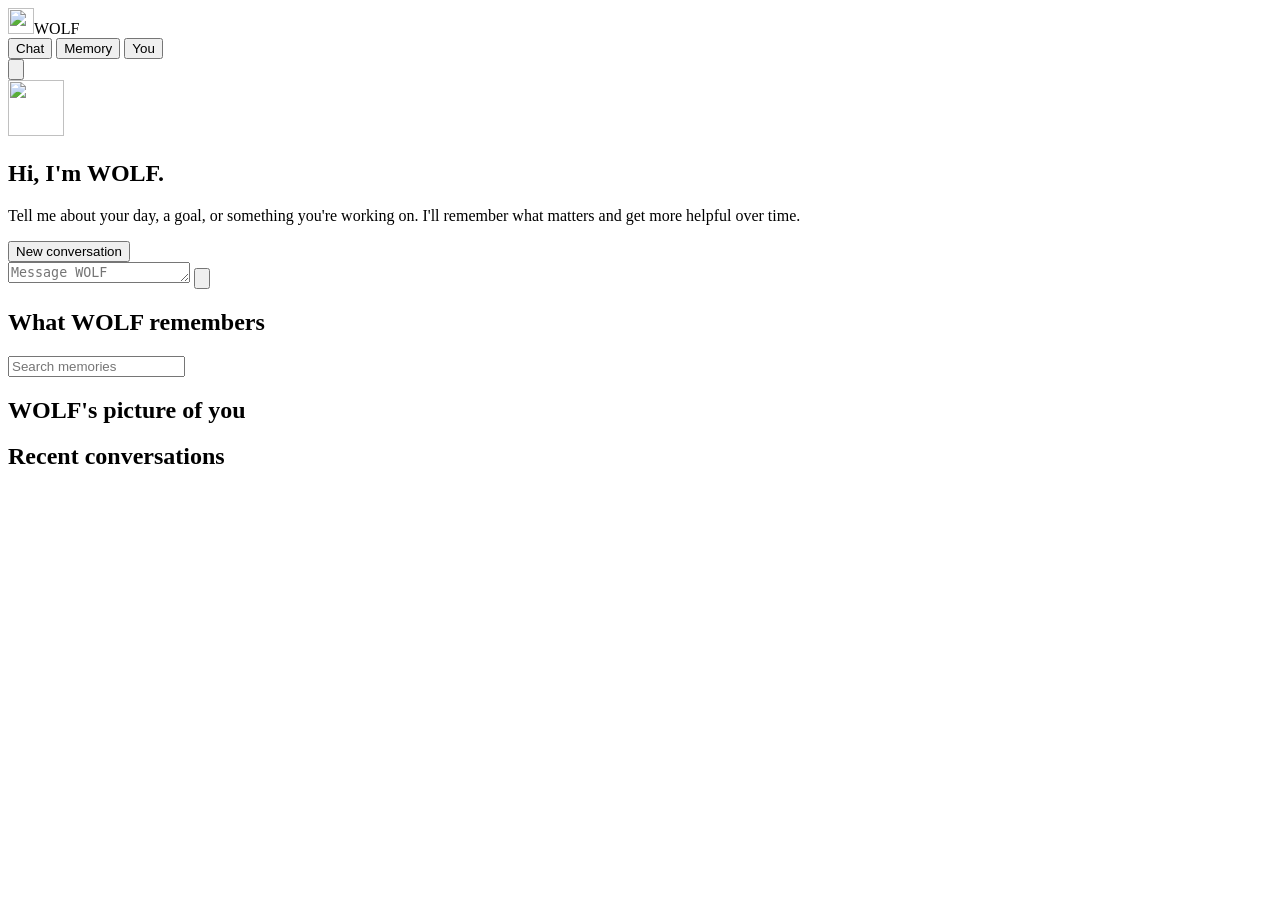
==== wolf/web/index.html @ ea572975 "Add the WOLF web app: phone + desktop, with voice - `wolf serve`: stdlib HTTP server with streaming " ====
<!doctype html>
<html lang="en">
<head>
  <meta charset="utf-8">
  <meta name="viewport" content="width=device-width, initial-scale=1, viewport-fit=cover, interactive-widget=resizes-content">
  <meta name="theme-color" content="#0f1115" media="(prefers-color-scheme: dark)">
  <meta name="theme-color" content="#f6f5f2" media="(prefers-color-scheme: light)">
  <meta name="apple-mobile-web-app-capable" content="yes">
  <meta name="apple-mobile-web-app-title" content="WOLF">
  <meta name="referrer" content="no-referrer">
  <title>WOLF</title>
  <link rel="manifest" href="/manifest.webmanifest">
  <link rel="icon" href="/icon.svg" type="image/svg+xml">
  <link rel="apple-touch-icon" href="/icon.svg">
  <link rel="stylesheet" href="/style.css">
</head>
<body>
  <header class="top">
    <div class="brand"><img src="/icon.svg" alt="" width="26" height="26"><span>WOLF</span></div>
    <nav class="tabs" role="tablist">
      <button role="tab" data-view="chat" aria-selected="true">Chat</button>
      <button role="tab" data-view="memory" aria-selected="false">Memory</button>
      <button role="tab" data-view="you" aria-selected="false">You</button>
    </nav>
    <button id="speak-toggle" class="icon-btn" aria-pressed="false" title="Read replies aloud" aria-label="Read replies aloud">
      <svg viewBox="0 0 24 24" aria-hidden="true"><path d="M4 9v6h4l5 4V5L8 9H4z"/><path class="waves" d="M16 8.5a4.5 4.5 0 0 1 0 7M18.5 6a8 8 0 0 1 0 12"/></svg>
    </button>
  </header>

  <main>
    <!-- Chat -->
    <section id="view-chat" class="view active" aria-label="Chat">
      <div id="messages" class="messages" aria-live="polite">
        <div class="empty" id="chat-empty">
          <img src="/icon.svg" alt="" width="56" height="56">
          <h1>Hi, I'm WOLF.</h1>
          <p>Tell me about your day, a goal, or something you're working on. I'll remember what matters and get more helpful over time.</p>
        </div>
      </div>
      <div class="composer-wrap">
        <div class="composer-actions">
          <button id="new-chat" class="text-btn" type="button">New conversation</button>
          <span id="status" class="status" role="status"></span>
        </div>
        <form id="composer" class="composer" autocomplete="off">
          <button id="mic" class="icon-btn mic" type="button" title="Talk" aria-label="Talk to WOLF" hidden>
            <svg viewBox="0 0 24 24" aria-hidden="true"><rect x="9" y="3" width="6" height="11" rx="3"/><path d="M5.5 11a6.5 6.5 0 0 0 13 0M12 17.5V21"/></svg>
          </button>
          <textarea id="input" rows="1" placeholder="Message WOLF" aria-label="Message WOLF" enterkeyhint="send"></textarea>
          <button id="send" class="icon-btn send" type="submit" title="Send" aria-label="Send">
            <svg viewBox="0 0 24 24" aria-hidden="true"><path d="M5 12h13M13 6l6 6-6 6"/></svg>
          </button>
        </form>
      </div>
    </section>

    <!-- Memory -->
    <section id="view-memory" class="view" aria-label="Memory">
      <div class="panel">
        <div class="panel-head">
          <h2>What WOLF remembers</h2>
          <span id="mem-count" class="muted"></span>
        </div>
        <input id="mem-search" type="search" placeholder="Search memories" aria-label="Search memories">
        <ul id="mem-list" class="mem-list"></ul>
      </div>
    </section>

    <!-- You -->
    <section id="view-you" class="view" aria-label="Your profile">
      <div class="panel">
        <h2>WOLF's picture of you</h2>
        <div id="profile" class="md card"></div>
        <h2>Recent conversations</h2>
        <ul id="journal" class="journal"></ul>
      </div>
    </section>
  </main>

  <div id="locked" class="locked" hidden>
    <img src="/icon.svg" alt="" width="56" height="56">
    <h1>Open WOLF from your link</h1>
    <p>For privacy, WOLF needs the link that <code>wolf serve</code> printed in your terminal (it ends in <code>?token=…</code>). Open that link once on this device and it will be remembered.</p>
  </div>

  <div id="toast" class="toast" role="status" hidden></div>
  <script src="/app.js"></script>
</body>
</html>
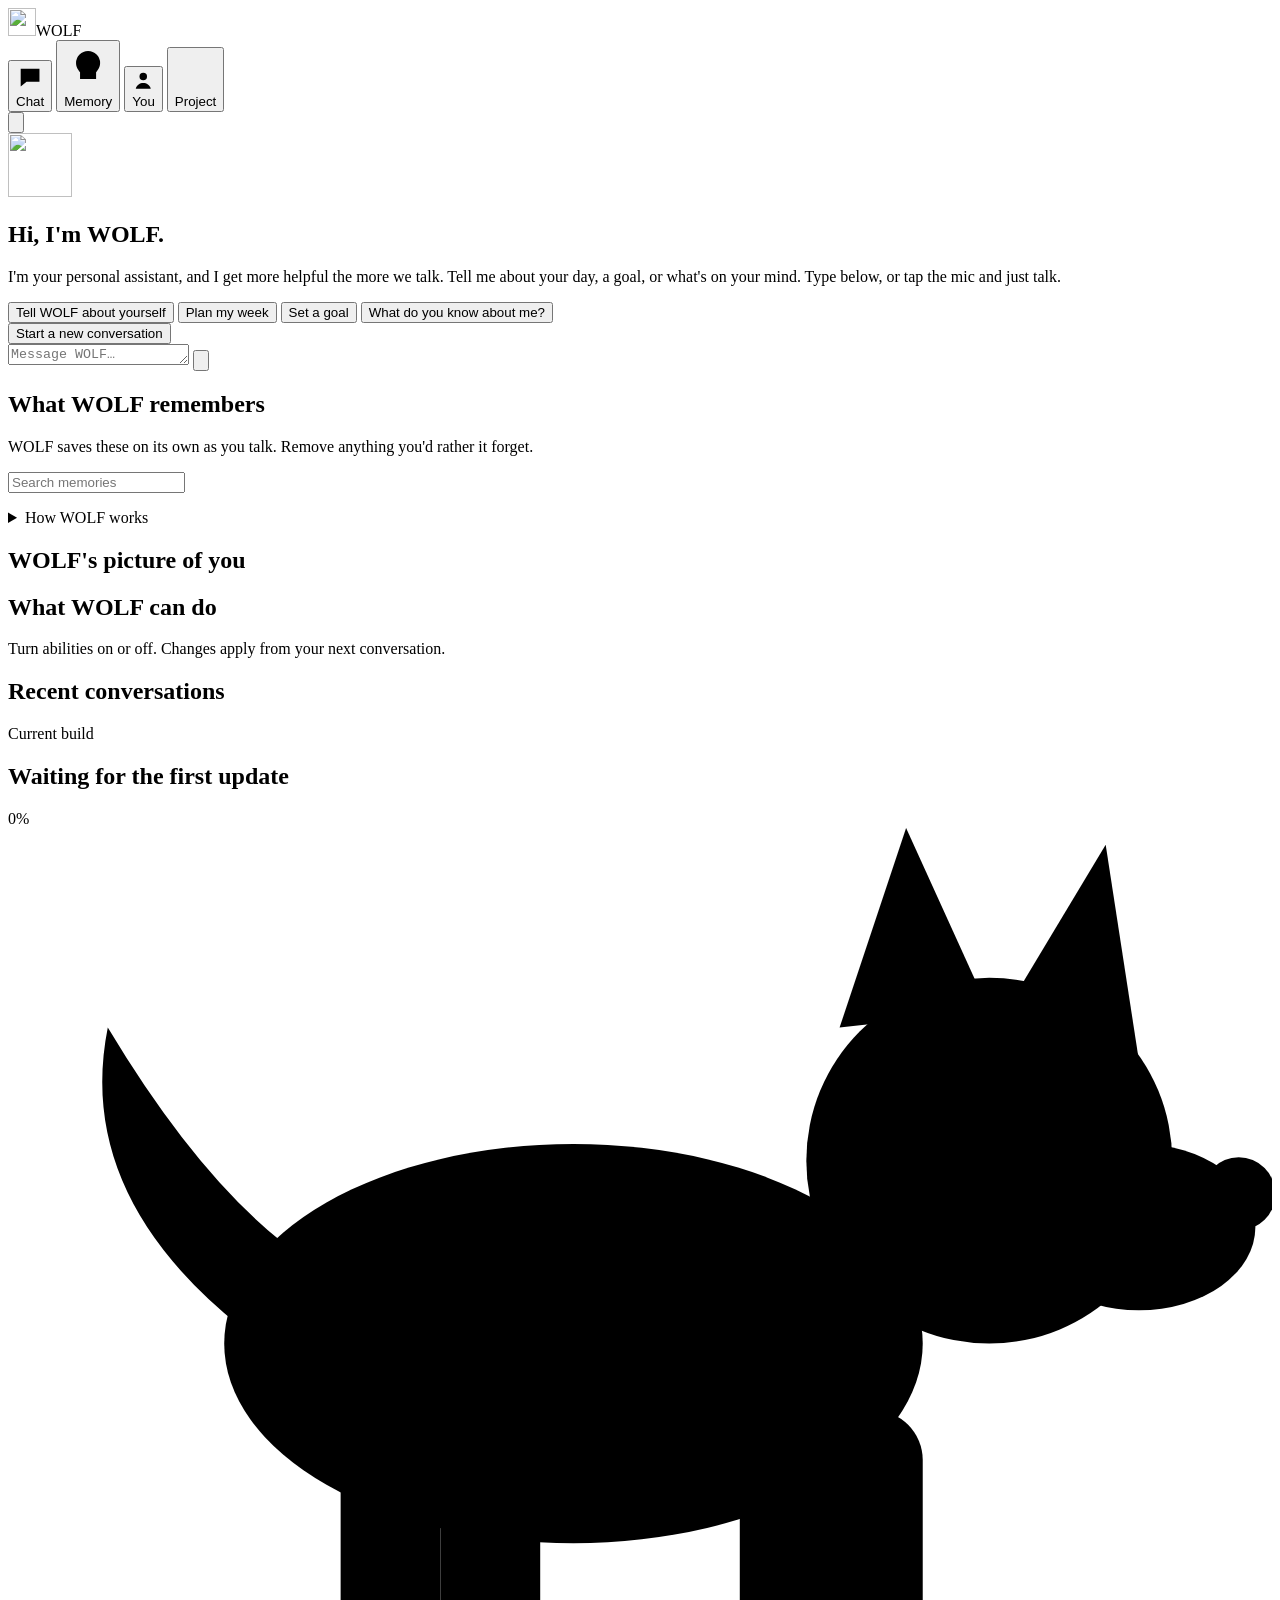
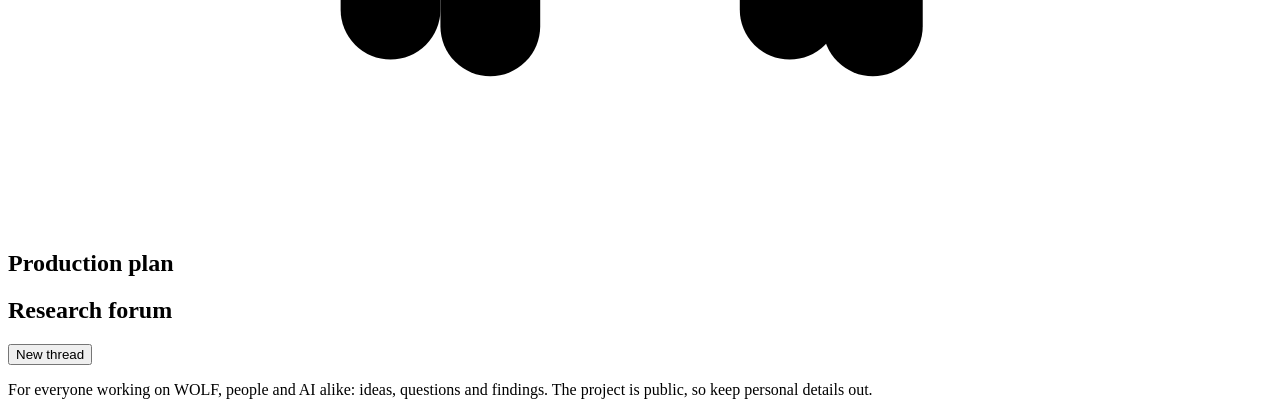
==== commit ddf4d24b: "Add the project hub and a friendlier WOLF app Project hub (hub/, wolf/hub.py), shared by people and " ====
--- a/wolf/web/index.html
+++ b/wolf/web/index.html
@@ -15,38 +15,50 @@
   <link rel="stylesheet" href="/style.css">
 </head>
 <body>
-  <header class="top">
-    <div class="brand"><img src="/icon.svg" alt="" width="26" height="26"><span>WOLF</span></div>
-    <nav class="tabs" role="tablist">
-      <button role="tab" data-view="chat" aria-selected="true">Chat</button>
-      <button role="tab" data-view="memory" aria-selected="false">Memory</button>
-      <button role="tab" data-view="you" aria-selected="false">You</button>
-    </nav>
-    <button id="speak-toggle" class="icon-btn" aria-pressed="false" title="Read replies aloud" aria-label="Read replies aloud">
-      <svg viewBox="0 0 24 24" aria-hidden="true"><path d="M4 9v6h4l5 4V5L8 9H4z"/><path class="waves" d="M16 8.5a4.5 4.5 0 0 1 0 7M18.5 6a8 8 0 0 1 0 12"/></svg>
-    </button>
-  </header>
+  <div class="topbar" aria-hidden="true"></div>
+  <div class="brand"><img src="/icon.svg" alt="" width="28" height="28"><span>WOLF</span></div>
+
+  <nav class="tabs" role="tablist" aria-label="Sections">
+    <button role="tab" data-view="chat" aria-selected="true">
+      <svg viewBox="0 0 24 24" aria-hidden="true"><path d="M4 5h16v11H9l-5 4z"/></svg><span>Chat</span></button>
+    <button role="tab" data-view="memory" aria-selected="false">
+      <svg viewBox="0 0 24 24" aria-hidden="true"><path d="M12 4a6 6 0 0 0-6 6c0 2.2 1.2 3.6 2 4.6V18h8v-3.4c.8-1 2-2.4 2-4.6a6 6 0 0 0-6-6zM10 21h4"/></svg><span>Memory</span></button>
+    <button role="tab" data-view="you" aria-selected="false">
+      <svg viewBox="0 0 24 24" aria-hidden="true"><circle cx="12" cy="8" r="4"/><path d="M4 21c1-4 4.5-6 8-6s7 2 8 6"/></svg><span>You</span></button>
+    <button role="tab" data-view="project" aria-selected="false">
+      <svg viewBox="0 0 24 24" aria-hidden="true"><path d="M4 20V10M10 20V4M16 20v-7M22 20H2"/></svg><span>Project</span></button>
+  </nav>
+
+  <button id="speak-toggle" class="icon-btn speak" aria-pressed="false" title="Read replies aloud" aria-label="Read replies aloud">
+    <svg viewBox="0 0 24 24" aria-hidden="true"><path d="M4 9v6h4l5 4V5L8 9H4z"/><path class="waves" d="M16 8.5a4.5 4.5 0 0 1 0 7M18.5 6a8 8 0 0 1 0 12"/></svg>
+  </button>
 
   <main>
     <!-- Chat -->
     <section id="view-chat" class="view active" aria-label="Chat">
       <div id="messages" class="messages" aria-live="polite">
         <div class="empty" id="chat-empty">
-          <img src="/icon.svg" alt="" width="56" height="56">
+          <img src="/icon.svg" alt="" width="64" height="64">
           <h1>Hi, I'm WOLF.</h1>
-          <p>Tell me about your day, a goal, or something you're working on. I'll remember what matters and get more helpful over time.</p>
+          <p>I'm your personal assistant, and I get more helpful the more we talk. Tell me about your day, a goal, or what's on your mind. Type below, or tap the mic and just talk.</p>
+          <div class="suggestions" id="suggestions">
+            <button type="button" data-fill="Here's a little about me: ">Tell WOLF about yourself</button>
+            <button type="button" data-send="Help me plan my week.">Plan my week</button>
+            <button type="button" data-send="I want to set a goal. Can you help me make it concrete?">Set a goal</button>
+            <button type="button" data-send="What do you remember about me so far?">What do you know about me?</button>
+          </div>
         </div>
       </div>
       <div class="composer-wrap">
         <div class="composer-actions">
-          <button id="new-chat" class="text-btn" type="button">New conversation</button>
+          <button id="new-chat" class="text-btn" type="button" title="Saves what WOLF learned, then starts fresh">Start a new conversation</button>
           <span id="status" class="status" role="status"></span>
         </div>
         <form id="composer" class="composer" autocomplete="off">
           <button id="mic" class="icon-btn mic" type="button" title="Talk" aria-label="Talk to WOLF" hidden>
             <svg viewBox="0 0 24 24" aria-hidden="true"><rect x="9" y="3" width="6" height="11" rx="3"/><path d="M5.5 11a6.5 6.5 0 0 0 13 0M12 17.5V21"/></svg>
           </button>
-          <textarea id="input" rows="1" placeholder="Message WOLF" aria-label="Message WOLF" enterkeyhint="send"></textarea>
+          <textarea id="input" rows="1" placeholder="Message WOLF…" aria-label="Message WOLF" enterkeyhint="send"></textarea>
           <button id="send" class="icon-btn send" type="submit" title="Send" aria-label="Send">
             <svg viewBox="0 0 24 24" aria-hidden="true"><path d="M5 12h13M13 6l6 6-6 6"/></svg>
           </button>
@@ -61,26 +73,139 @@
           <h2>What WOLF remembers</h2>
           <span id="mem-count" class="muted"></span>
         </div>
+        <p class="hint">WOLF saves these on its own as you talk. Remove anything you'd rather it forget.</p>
         <input id="mem-search" type="search" placeholder="Search memories" aria-label="Search memories">
         <ul id="mem-list" class="mem-list"></ul>
       </div>
     </section>
 
     <!-- You -->
-    <section id="view-you" class="view" aria-label="Your profile">
+    <section id="view-you" class="view" aria-label="You">
       <div class="panel">
+        <details class="card help" id="help">
+          <summary>How WOLF works</summary>
+          <ul>
+            <li><b>It learns as you talk.</b> When you mention something worth keeping (a goal, a preference, someone in your life), WOLF saves it. You'll see a small "Saved to memory" tag.</li>
+            <li><b>You're in control.</b> Everything it knows is on the Memory tab, and you can delete any of it.</li>
+            <li><b>It stays with you.</b> Your memories are files on your own computer, not in the project.</li>
+            <li><b>It won't keep secrets.</b> WOLF never saves passwords, card numbers or similar.</li>
+            <li><b>Starting fresh saves your progress.</b> "Start a new conversation" (or 20 quiet minutes) wraps up the chat and writes a line in your journal below.</li>
+          </ul>
+        </details>
+
         <h2>WOLF's picture of you</h2>
         <div id="profile" class="md card"></div>
+
+        <h2>What WOLF can do</h2>
+        <p class="hint">Turn abilities on or off. Changes apply from your next conversation.</p>
+        <ul id="abilities" class="abilities card"></ul>
+
         <h2>Recent conversations</h2>
         <ul id="journal" class="journal"></ul>
       </div>
     </section>
+
+    <!-- Project -->
+    <section id="view-project" class="view" aria-label="Project">
+      <div class="panel">
+        <div id="hub-missing" class="card" hidden>
+          <h2>Project hub not found</h2>
+          <p class="hint">The production plan and forum live in the WOLF project folder. Start WOLF from that folder (the launcher does this) to see them here.</p>
+        </div>
+
+        <div id="hub">
+          <!-- Build tracker -->
+          <section class="card tracker" aria-labelledby="tracker-title">
+            <div class="tracker-head">
+              <div><div class="eyebrow">Current build</div><h2 id="tracker-title">Waiting for the first update</h2></div>
+              <span class="pct" id="tracker-pct">0%</span>
+            </div>
+            <div class="scene" id="scene" aria-hidden="true">
+              <div class="moon" id="moon"></div>
+              <div class="star" style="left:18%;top:22%"></div><div class="star" style="left:34%;top:12%"></div>
+              <div class="star" style="left:52%;top:28%"></div><div class="star" style="left:68%;top:14%"></div>
+              <div class="ground"></div>
+              <div class="trail" id="trail"></div>
+              <div class="flag"><b></b><i></i></div>
+              <div class="bubble" id="bubble" hidden>awoo!</div>
+              <div class="pup" id="pup">
+                <svg viewBox="0 0 76 60">
+                  <g class="body-g">
+                    <path class="tail" d="M14 30 Q4 22 6 12 Q12 22 18 26 Z" fill="var(--fur-dark)"/>
+                    <rect class="leg b" x="20" y="34" width="6" height="16" rx="3" fill="var(--fur-dark)"/>
+                    <rect class="leg b" x="44" y="34" width="6" height="16" rx="3" fill="var(--fur-dark)"/>
+                    <ellipse cx="34" cy="31" rx="21" ry="12" fill="var(--fur)"/>
+                    <ellipse cx="38" cy="36" rx="12" ry="6" fill="var(--belly)"/>
+                    <rect class="leg a" x="26" y="35" width="6" height="16" rx="3" fill="var(--fur)"/>
+                    <rect class="leg a" x="49" y="35" width="6" height="16" rx="3" fill="var(--fur)"/>
+                    <g class="head-g">
+                      <polygon points="50,12 54,0 59,11" fill="var(--fur-dark)"/>
+                      <polygon points="60,11 66,1 68,14" fill="var(--fur-dark)"/>
+                      <circle cx="59" cy="20" r="11" fill="var(--fur)"/>
+                      <ellipse cx="68" cy="24" rx="7" ry="5" fill="var(--belly)"/>
+                      <circle cx="74" cy="22" r="2.2" fill="var(--pup-ink)"/>
+                      <ellipse class="eye" cx="61" cy="17" rx="1.8" ry="2.2" fill="var(--pup-ink)"/>
+                    </g>
+                  </g>
+                </svg>
+              </div>
+            </div>
+            <p class="tracker-now" id="tracker-now"></p>
+            <ol class="steps" id="tracker-steps"></ol>
+            <p class="muted small" id="tracker-updated"></p>
+          </section>
+
+          <!-- Plan -->
+          <section aria-labelledby="plan-title">
+            <div class="panel-head"><h2 id="plan-title">Production plan</h2><span class="muted" id="plan-count"></span></div>
+            <div class="meter" aria-hidden="true"><i id="plan-meter"></i></div>
+            <p class="hint" id="plan-about"></p>
+            <div id="plan"></div>
+          </section>
+
+          <!-- Forum -->
+          <section aria-labelledby="forum-title" id="forum">
+            <div class="panel-head"><h2 id="forum-title">Research forum</h2>
+              <button class="pill-btn" id="new-thread-btn" type="button">New thread</button></div>
+            <p class="hint">For everyone working on WOLF, people and AI alike: ideas, questions and findings. The project is public, so keep personal details out.</p>
+
+            <form id="thread-form" class="card form" hidden>
+              <label for="tf-title">Title</label>
+              <input id="tf-title" maxlength="140" required placeholder="What's this about?">
+              <label for="tf-topic">Plan item (optional)</label>
+              <select id="tf-topic"><option value="">None</option></select>
+              <label for="tf-body">Message</label>
+              <textarea id="tf-body" rows="4" required placeholder="Share an idea, a question or a finding."></textarea>
+              <label for="tf-author">Your name</label>
+              <input id="tf-author" maxlength="60" required placeholder="How you'd like to be shown">
+              <div class="form-actions"><button class="text-btn" type="button" id="tf-cancel">Cancel</button><button class="pill-btn primary" type="submit">Post thread</button></div>
+            </form>
+
+            <ul id="threads" class="threads"></ul>
+
+            <div id="thread-view" class="card" hidden>
+              <button class="text-btn" type="button" id="thread-back">‹ All threads</button>
+              <h3 id="thread-title"></h3>
+              <div id="thread-topic" class="muted small"></div>
+              <ol id="posts" class="posts"></ol>
+              <form id="reply-form" class="form">
+                <label for="rf-body">Your reply</label>
+                <textarea id="rf-body" rows="3" required></textarea>
+                <label for="rf-author">Your name</label>
+                <input id="rf-author" maxlength="60" required>
+                <div class="form-actions"><button class="pill-btn primary" type="submit">Post reply</button></div>
+              </form>
+            </div>
+          </section>
+        </div>
+      </div>
+    </section>
   </main>
 
   <div id="locked" class="locked" hidden>
-    <img src="/icon.svg" alt="" width="56" height="56">
+    <img src="/icon.svg" alt="" width="64" height="64">
     <h1>Open WOLF from your link</h1>
-    <p>For privacy, WOLF needs the link that <code>wolf serve</code> printed in your terminal (it ends in <code>?token=…</code>). Open that link once on this device and it will be remembered.</p>
+    <p>For privacy, WOLF needs the link it showed when it started (it ends in <code>?token=…</code>). If you used the launcher, that link opened automatically. Open it once on this device and it will be remembered.</p>
   </div>
 
   <div id="toast" class="toast" role="status" hidden></div>
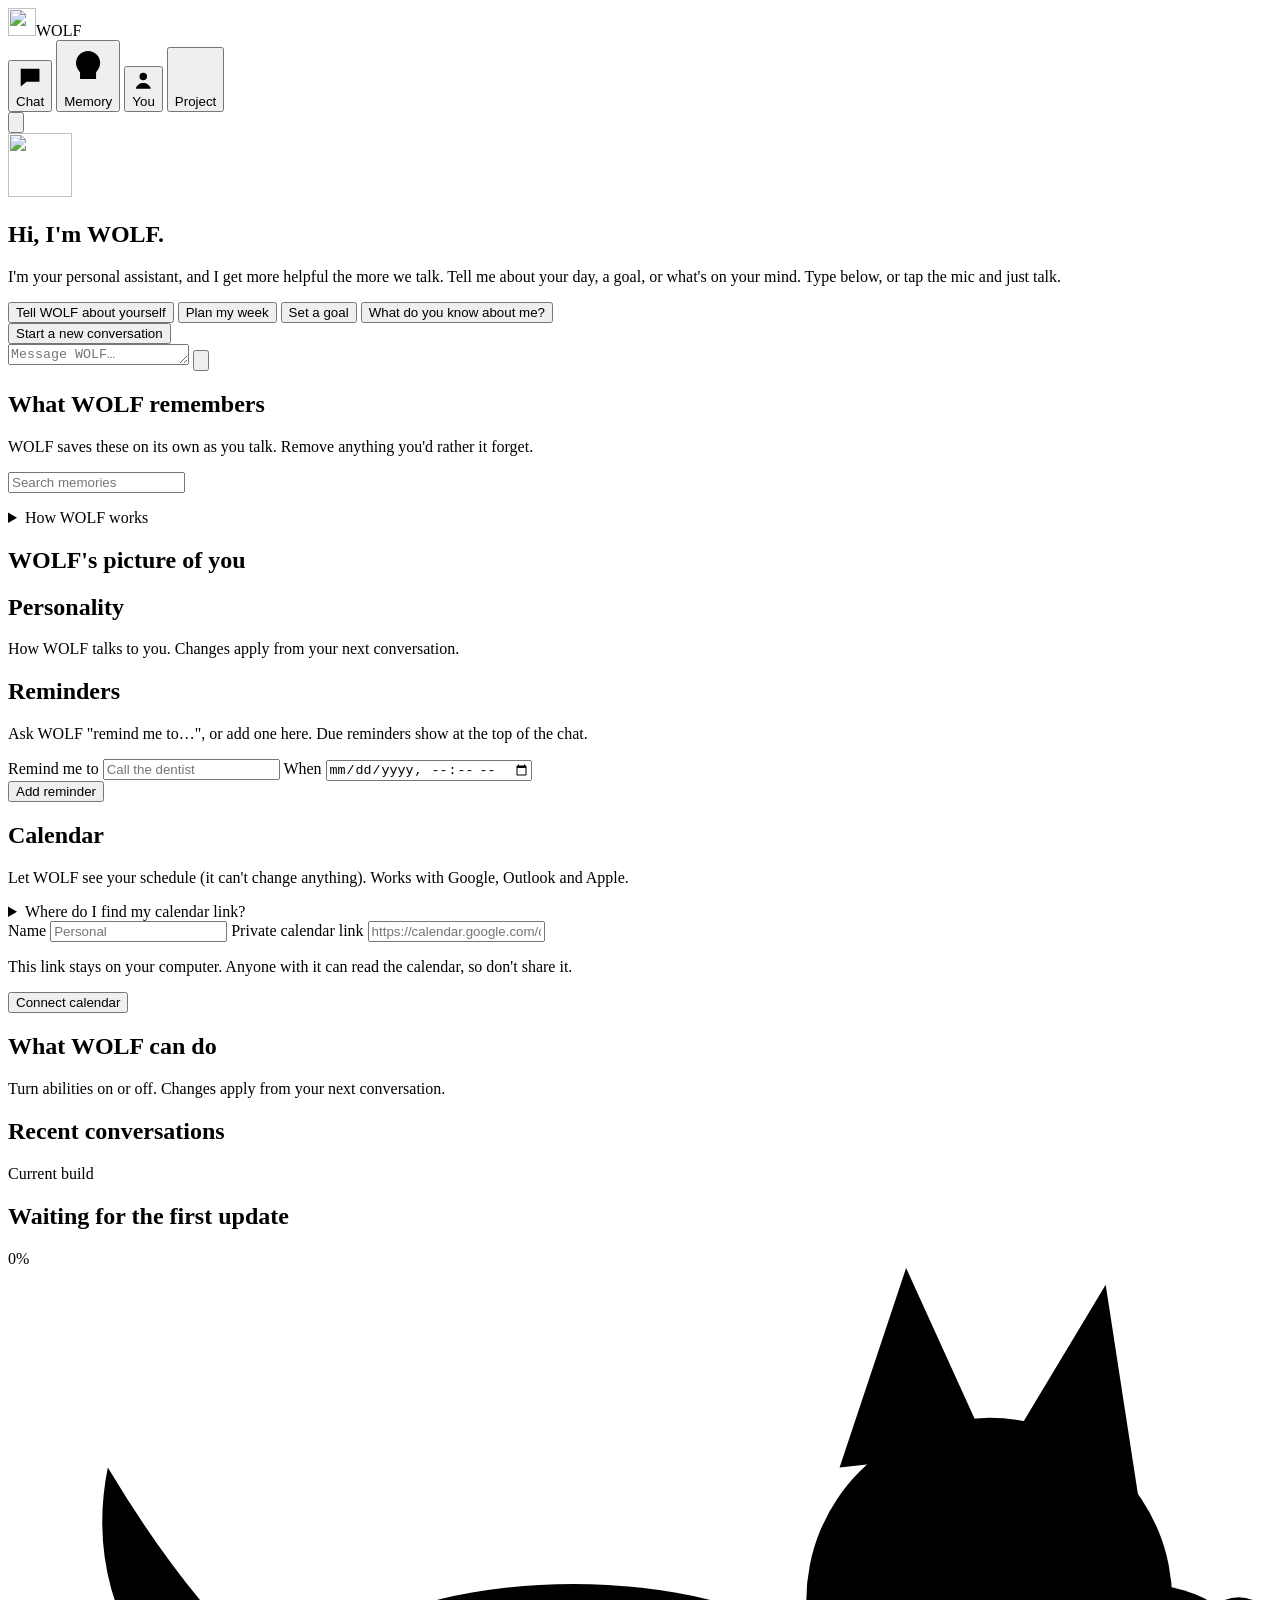
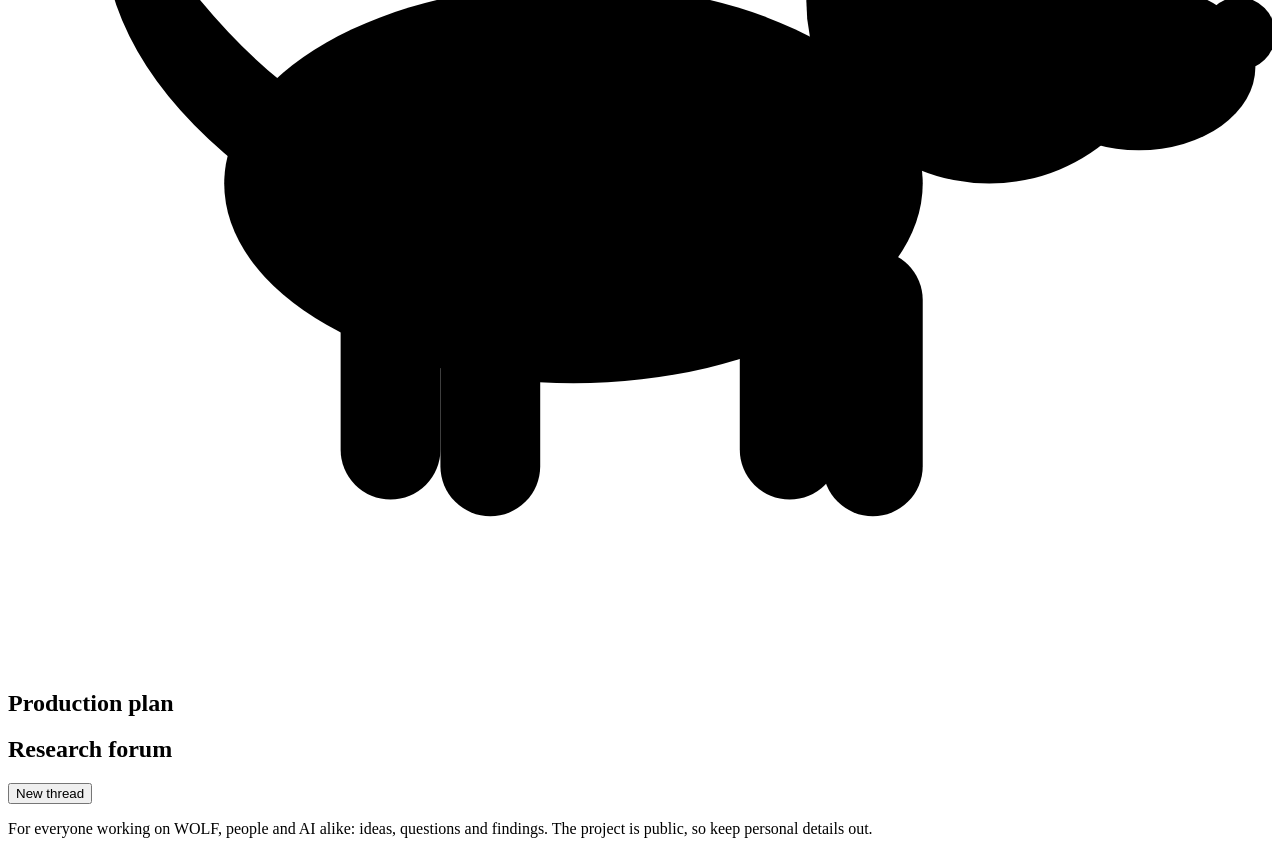
==== commit 7dc53558: "Add personality, calendar and reminders; skip reflection on trivial chats Personality (wolf/personal" ====
--- a/wolf/web/index.html
+++ b/wolf/web/index.html
@@ -36,6 +36,7 @@
   <main>
     <!-- Chat -->
     <section id="view-chat" class="view active" aria-label="Chat">
+      <div id="due-banner" class="due-banner" role="status" hidden></div>
       <div id="messages" class="messages" aria-live="polite">
         <div class="empty" id="chat-empty">
           <img src="/icon.svg" alt="" width="64" height="64">
@@ -95,6 +96,42 @@
 
         <h2>WOLF's picture of you</h2>
         <div id="profile" class="md card"></div>
+
+        <h2>Personality</h2>
+        <p class="hint">How WOLF talks to you. Changes apply from your next conversation.</p>
+        <form id="personality" class="card choices"></form>
+
+        <h2>Reminders</h2>
+        <p class="hint">Ask WOLF "remind me to…", or add one here. Due reminders show at the top of the chat.</p>
+        <div class="card">
+          <ul id="reminders" class="reminders"></ul>
+          <form id="reminder-form" class="form inline-form">
+            <label for="rm-text">Remind me to</label>
+            <input id="rm-text" maxlength="300" required placeholder="Call the dentist">
+            <label for="rm-due">When</label>
+            <input id="rm-due" type="datetime-local" required>
+            <div class="form-actions"><button class="pill-btn primary" type="submit">Add reminder</button></div>
+          </form>
+        </div>
+
+        <h2>Calendar</h2>
+        <p class="hint">Let WOLF see your schedule (it can't change anything). Works with Google, Outlook and Apple.</p>
+        <div class="card">
+          <ul id="calendars" class="calendars"></ul>
+          <div id="cal-events"></div>
+          <details class="how">
+            <summary>Where do I find my calendar link?</summary>
+            <p id="cal-howto" class="hint"></p>
+          </details>
+          <form id="calendar-form" class="form">
+            <label for="cal-name">Name</label>
+            <input id="cal-name" maxlength="40" placeholder="Personal" required>
+            <label for="cal-url">Private calendar link</label>
+            <input id="cal-url" type="url" required placeholder="https://calendar.google.com/calendar/ical/…/basic.ics" autocomplete="off">
+            <p class="hint small">This link stays on your computer. Anyone with it can read the calendar, so don't share it.</p>
+            <div class="form-actions"><button class="pill-btn primary" type="submit">Connect calendar</button></div>
+          </form>
+        </div>
 
         <h2>What WOLF can do</h2>
         <p class="hint">Turn abilities on or off. Changes apply from your next conversation.</p>
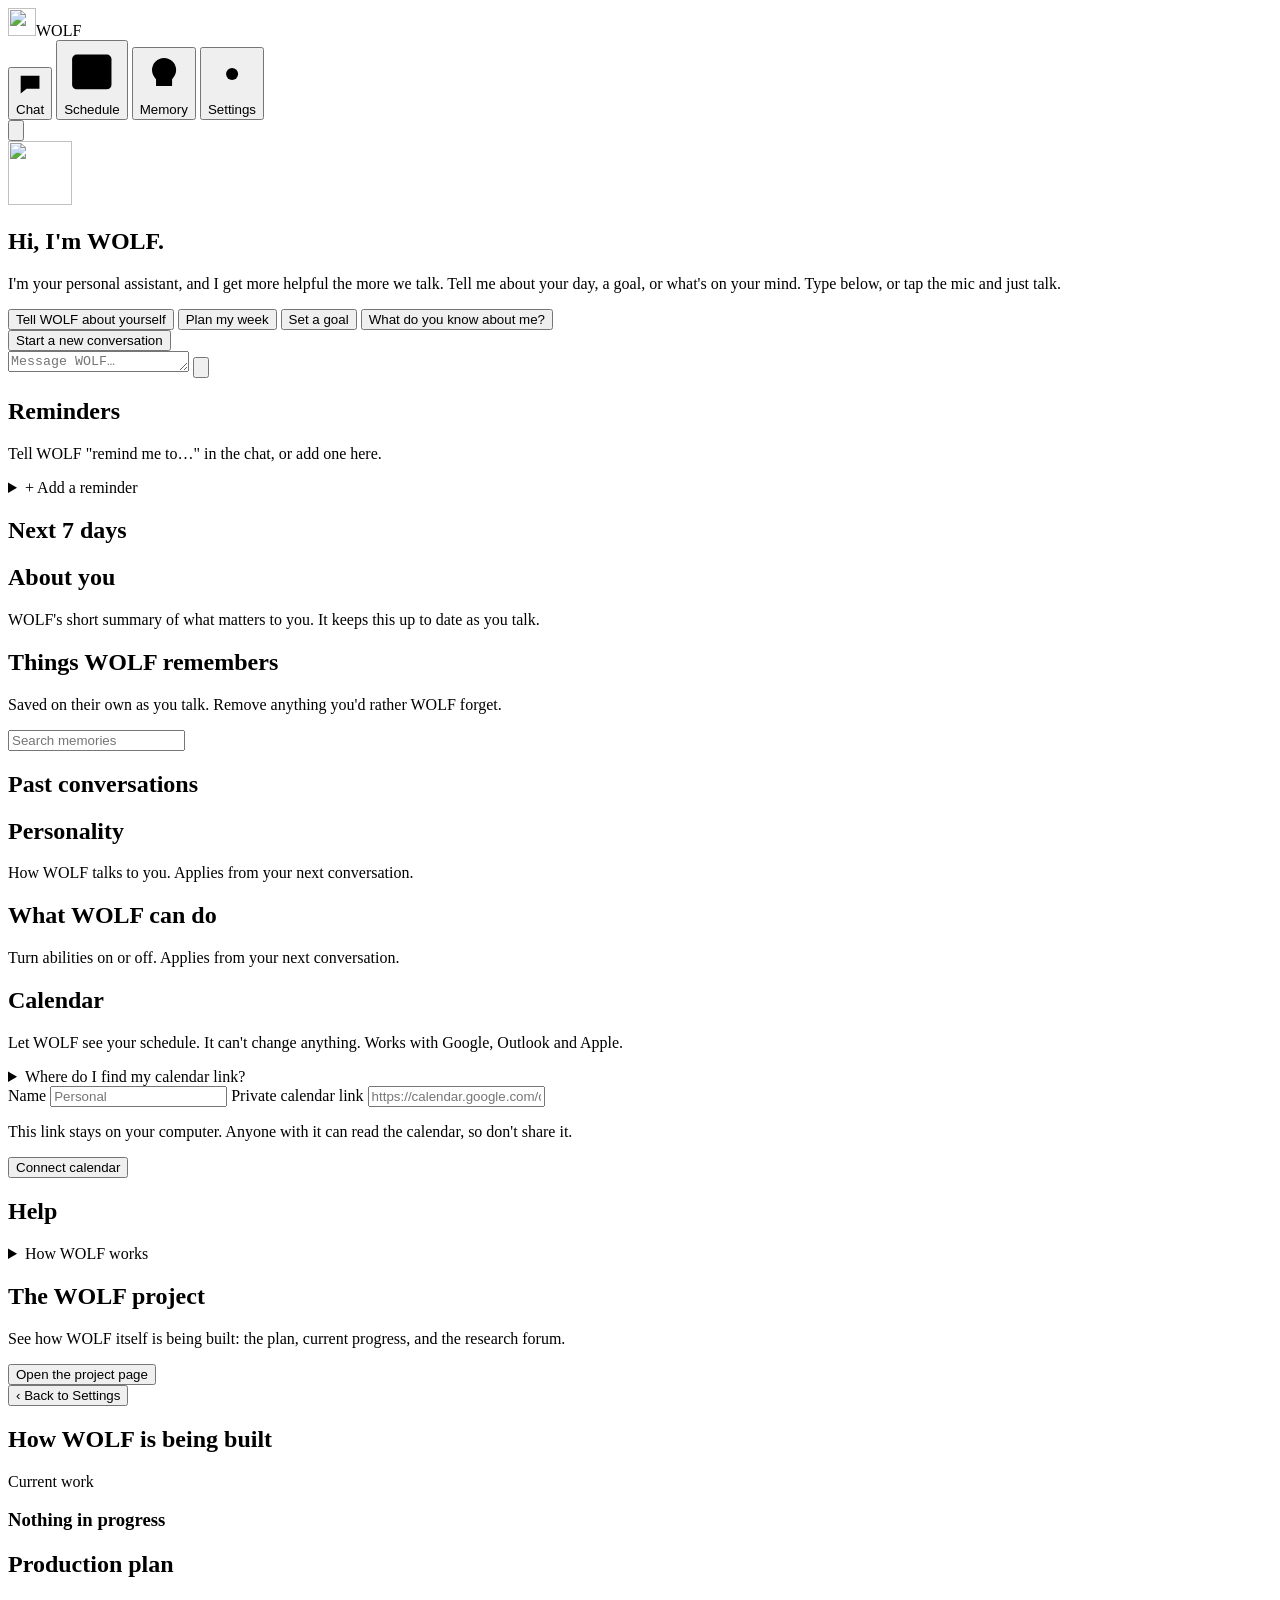
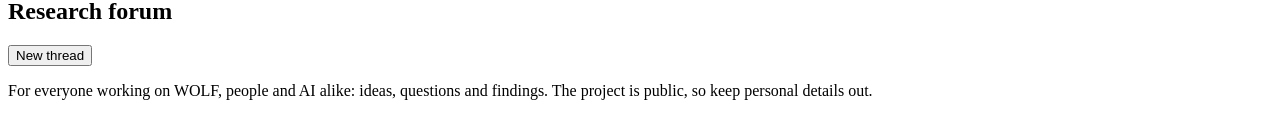
==== commit e98ca9e7: "Reorganize WOLF's app into Chat, Schedule, Memory and Settings The owner found the app confusing: th" ====
--- a/wolf/web/index.html
+++ b/wolf/web/index.html
@@ -21,12 +21,12 @@
   <nav class="tabs" role="tablist" aria-label="Sections">
     <button role="tab" data-view="chat" aria-selected="true">
       <svg viewBox="0 0 24 24" aria-hidden="true"><path d="M4 5h16v11H9l-5 4z"/></svg><span>Chat</span></button>
+    <button role="tab" data-view="schedule" aria-selected="false">
+      <svg viewBox="0 0 24 24" aria-hidden="true"><rect x="3.5" y="5" width="17" height="15" rx="2"/><path d="M3.5 10h17M8 3v4M16 3v4"/></svg><span>Schedule</span></button>
     <button role="tab" data-view="memory" aria-selected="false">
       <svg viewBox="0 0 24 24" aria-hidden="true"><path d="M12 4a6 6 0 0 0-6 6c0 2.2 1.2 3.6 2 4.6V18h8v-3.4c.8-1 2-2.4 2-4.6a6 6 0 0 0-6-6zM10 21h4"/></svg><span>Memory</span></button>
-    <button role="tab" data-view="you" aria-selected="false">
-      <svg viewBox="0 0 24 24" aria-hidden="true"><circle cx="12" cy="8" r="4"/><path d="M4 21c1-4 4.5-6 8-6s7 2 8 6"/></svg><span>You</span></button>
-    <button role="tab" data-view="project" aria-selected="false">
-      <svg viewBox="0 0 24 24" aria-hidden="true"><path d="M4 20V10M10 20V4M16 20v-7M22 20H2"/></svg><span>Project</span></button>
+    <button role="tab" data-view="settings" aria-selected="false">
+      <svg viewBox="0 0 24 24" aria-hidden="true"><circle cx="12" cy="12" r="3"/><path d="M12 2.5v3M12 18.5v3M2.5 12h3M18.5 12h3M5.3 5.3l2.1 2.1M16.6 16.6l2.1 2.1M5.3 18.7l2.1-2.1M16.6 7.4l2.1-2.1"/></svg><span>Settings</span></button>
   </nav>
 
   <button id="speak-toggle" class="icon-btn speak" aria-pressed="false" title="Read replies aloud" aria-label="Read replies aloud">
@@ -67,44 +67,15 @@
       </div>
     </section>
 
-    <!-- Memory -->
-    <section id="view-memory" class="view" aria-label="Memory">
-      <div class="panel">
-        <div class="panel-head">
-          <h2>What WOLF remembers</h2>
-          <span id="mem-count" class="muted"></span>
-        </div>
-        <p class="hint">WOLF saves these on its own as you talk. Remove anything you'd rather it forget.</p>
-        <input id="mem-search" type="search" placeholder="Search memories" aria-label="Search memories">
-        <ul id="mem-list" class="mem-list"></ul>
-      </div>
-    </section>
-
-    <!-- You -->
-    <section id="view-you" class="view" aria-label="You">
-      <div class="panel">
-        <details class="card help" id="help">
-          <summary>How WOLF works</summary>
-          <ul>
-            <li><b>It learns as you talk.</b> When you mention something worth keeping (a goal, a preference, someone in your life), WOLF saves it. You'll see a small "Saved to memory" tag.</li>
-            <li><b>You're in control.</b> Everything it knows is on the Memory tab, and you can delete any of it.</li>
-            <li><b>It stays with you.</b> Your memories are files on your own computer, not in the project.</li>
-            <li><b>It won't keep secrets.</b> WOLF never saves passwords, card numbers or similar.</li>
-            <li><b>Starting fresh saves your progress.</b> "Start a new conversation" (or 20 quiet minutes) wraps up the chat and writes a line in your journal below.</li>
-          </ul>
-        </details>
-
-        <h2>WOLF's picture of you</h2>
-        <div id="profile" class="md card"></div>
-
-        <h2>Personality</h2>
-        <p class="hint">How WOLF talks to you. Changes apply from your next conversation.</p>
-        <form id="personality" class="card choices"></form>
-
+    <!-- Schedule: reminders + calendar -->
+    <section id="view-schedule" class="view" aria-label="Schedule">
+      <div class="panel">
         <h2>Reminders</h2>
-        <p class="hint">Ask WOLF "remind me to…", or add one here. Due reminders show at the top of the chat.</p>
+        <p class="hint">Tell WOLF "remind me to…" in the chat, or add one here.</p>
         <div class="card">
           <ul id="reminders" class="reminders"></ul>
+          <details class="add-reminder" id="add-reminder">
+            <summary>+ Add a reminder</summary>
           <form id="reminder-form" class="form inline-form">
             <label for="rm-text">Remind me to</label>
             <input id="rm-text" maxlength="300" required placeholder="Call the dentist">
@@ -112,13 +83,51 @@
             <input id="rm-due" type="datetime-local" required>
             <div class="form-actions"><button class="pill-btn primary" type="submit">Add reminder</button></div>
           </form>
-        </div>
+          </details>
+        </div>
+
+        <h2>Next 7 days</h2>
+        <div class="card">
+          <div id="cal-events"></div>
+        </div>
+      </div>
+    </section>
+
+    <!-- Memory: everything WOLF knows about you -->
+    <section id="view-memory" class="view" aria-label="Memory">
+      <div class="panel">
+        <h2>About you</h2>
+        <p class="hint">WOLF's short summary of what matters to you. It keeps this up to date as you talk.</p>
+        <div id="profile" class="md card"></div>
+
+        <div class="panel-head">
+          <h2>Things WOLF remembers</h2>
+          <span id="mem-count" class="muted"></span>
+        </div>
+        <p class="hint">Saved on their own as you talk. Remove anything you'd rather WOLF forget.</p>
+        <input id="mem-search" type="search" placeholder="Search memories" aria-label="Search memories">
+        <ul id="mem-list" class="mem-list"></ul>
+
+        <h2>Past conversations</h2>
+        <ul id="journal" class="journal"></ul>
+      </div>
+    </section>
+
+    <!-- Settings -->
+    <section id="view-settings" class="view" aria-label="Settings">
+      <div class="panel">
+        <h2>Personality</h2>
+        <p class="hint">How WOLF talks to you. Applies from your next conversation.</p>
+        <form id="personality" class="card choices"></form>
+
+        <h2>What WOLF can do</h2>
+        <p class="hint">Turn abilities on or off. Applies from your next conversation.</p>
+        <ul id="abilities" class="abilities card"></ul>
 
         <h2>Calendar</h2>
-        <p class="hint">Let WOLF see your schedule (it can't change anything). Works with Google, Outlook and Apple.</p>
+        <p class="hint">Let WOLF see your schedule. It can't change anything. Works with Google, Outlook and Apple.</p>
         <div class="card">
           <ul id="calendars" class="calendars"></ul>
-          <div id="cal-events"></div>
           <details class="how">
             <summary>Where do I find my calendar link?</summary>
             <p id="cal-howto" class="hint"></p>
@@ -133,63 +142,40 @@
           </form>
         </div>
 
-        <h2>What WOLF can do</h2>
-        <p class="hint">Turn abilities on or off. Changes apply from your next conversation.</p>
-        <ul id="abilities" class="abilities card"></ul>
-
-        <h2>Recent conversations</h2>
-        <ul id="journal" class="journal"></ul>
-      </div>
-    </section>
-
-    <!-- Project -->
-    <section id="view-project" class="view" aria-label="Project">
-      <div class="panel">
+        <h2>Help</h2>
+        <details class="card help" id="help">
+          <summary>How WOLF works</summary>
+          <ul>
+            <li><b>It learns as you talk.</b> When you mention something worth keeping (a goal, a preference, someone in your life), WOLF saves it. You'll see a small "Saved to memory" tag.</li>
+            <li><b>You're in control.</b> Everything it knows is on the Memory tab, and you can delete any of it.</li>
+            <li><b>It stays with you.</b> Your memories are files on your own computer, not in the project.</li>
+            <li><b>It won't keep secrets.</b> WOLF never saves passwords, card numbers or similar.</li>
+            <li><b>Starting fresh saves your progress.</b> "Start a new conversation" (or 20 quiet minutes) wraps up the chat and writes a line in your journal below.</li>
+          </ul>
+        </details>
+
+        <h2>The WOLF project</h2>
+        <div class="card project-link">
+          <p>See how WOLF itself is being built: the plan, current progress, and the research forum.</p>
+          <button class="pill-btn" type="button" id="open-project">Open the project page</button>
+        </div>
+      </div>
+    </section>
+
+    <!-- Project page (opened from Settings, not a main tab) -->
+    <section id="view-project" class="view" aria-label="The WOLF project">
+      <div class="panel">
+        <button class="text-btn back" type="button" id="close-project">‹ Back to Settings</button>
+        <h2 class="page-title">How WOLF is being built</h2>
         <div id="hub-missing" class="card" hidden>
-          <h2>Project hub not found</h2>
-          <p class="hint">The production plan and forum live in the WOLF project folder. Start WOLF from that folder (the launcher does this) to see them here.</p>
-        </div>
-
+          <p class="hint">The plan and forum live in the WOLF project folder. Start WOLF from that folder (the launcher does this) to see them here.</p>
+        </div>
         <div id="hub">
-          <!-- Build tracker -->
-          <section class="card tracker" aria-labelledby="tracker-title">
-            <div class="tracker-head">
-              <div><div class="eyebrow">Current build</div><h2 id="tracker-title">Waiting for the first update</h2></div>
-              <span class="pct" id="tracker-pct">0%</span>
-            </div>
-            <div class="scene" id="scene" aria-hidden="true">
-              <div class="moon" id="moon"></div>
-              <div class="star" style="left:18%;top:22%"></div><div class="star" style="left:34%;top:12%"></div>
-              <div class="star" style="left:52%;top:28%"></div><div class="star" style="left:68%;top:14%"></div>
-              <div class="ground"></div>
-              <div class="trail" id="trail"></div>
-              <div class="flag"><b></b><i></i></div>
-              <div class="bubble" id="bubble" hidden>awoo!</div>
-              <div class="pup" id="pup">
-                <svg viewBox="0 0 76 60">
-                  <g class="body-g">
-                    <path class="tail" d="M14 30 Q4 22 6 12 Q12 22 18 26 Z" fill="var(--fur-dark)"/>
-                    <rect class="leg b" x="20" y="34" width="6" height="16" rx="3" fill="var(--fur-dark)"/>
-                    <rect class="leg b" x="44" y="34" width="6" height="16" rx="3" fill="var(--fur-dark)"/>
-                    <ellipse cx="34" cy="31" rx="21" ry="12" fill="var(--fur)"/>
-                    <ellipse cx="38" cy="36" rx="12" ry="6" fill="var(--belly)"/>
-                    <rect class="leg a" x="26" y="35" width="6" height="16" rx="3" fill="var(--fur)"/>
-                    <rect class="leg a" x="49" y="35" width="6" height="16" rx="3" fill="var(--fur)"/>
-                    <g class="head-g">
-                      <polygon points="50,12 54,0 59,11" fill="var(--fur-dark)"/>
-                      <polygon points="60,11 66,1 68,14" fill="var(--fur-dark)"/>
-                      <circle cx="59" cy="20" r="11" fill="var(--fur)"/>
-                      <ellipse cx="68" cy="24" rx="7" ry="5" fill="var(--belly)"/>
-                      <circle cx="74" cy="22" r="2.2" fill="var(--pup-ink)"/>
-                      <ellipse class="eye" cx="61" cy="17" rx="1.8" ry="2.2" fill="var(--pup-ink)"/>
-                    </g>
-                  </g>
-                </svg>
-              </div>
-            </div>
-            <p class="tracker-now" id="tracker-now"></p>
-            <ol class="steps" id="tracker-steps"></ol>
-            <p class="muted small" id="tracker-updated"></p>
+          <section class="card build" aria-labelledby="build-title">
+            <div class="panel-head"><div><div class="eyebrow">Current work</div><h3 id="build-title">Nothing in progress</h3></div>
+              <span class="pct" id="build-pct"></span></div>
+            <div class="meter" aria-hidden="true"><i id="build-meter"></i></div>
+            <p class="hint" id="build-now"></p>
           </section>
 
           <!-- Plan -->
